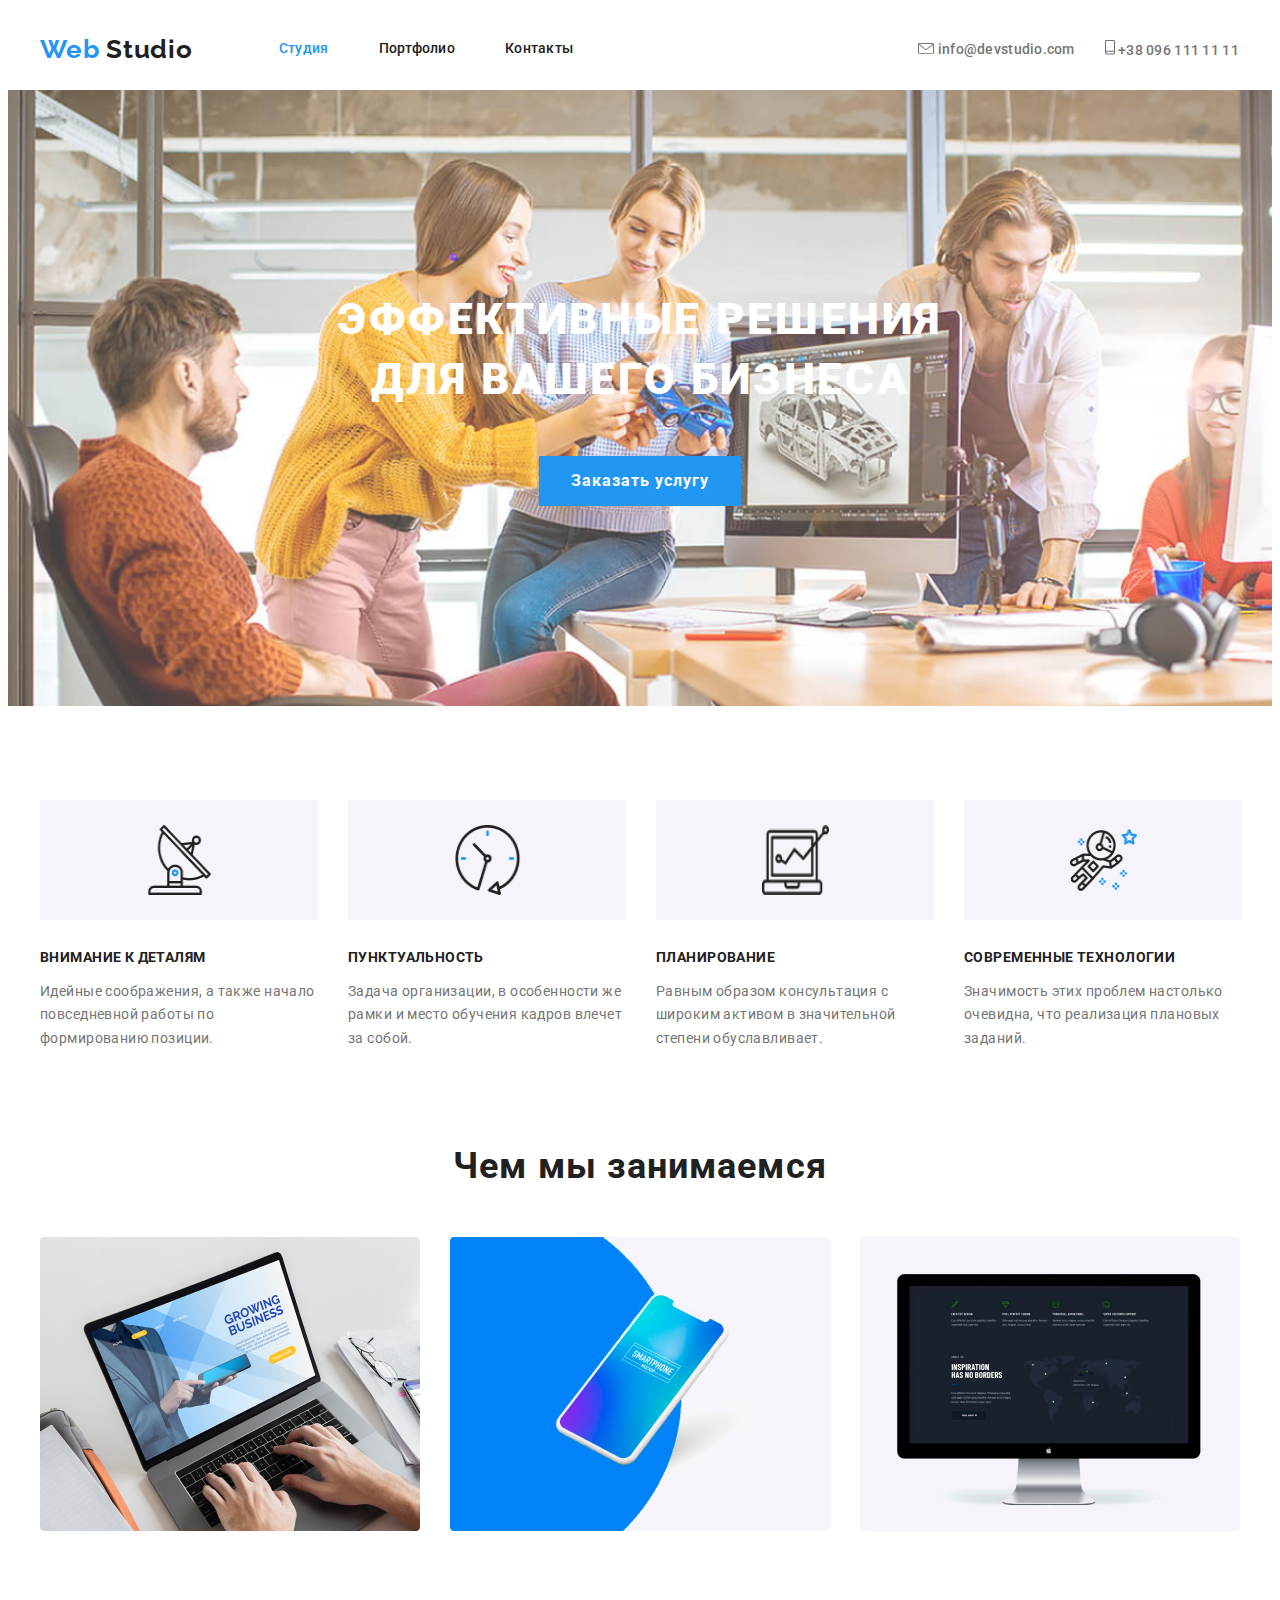
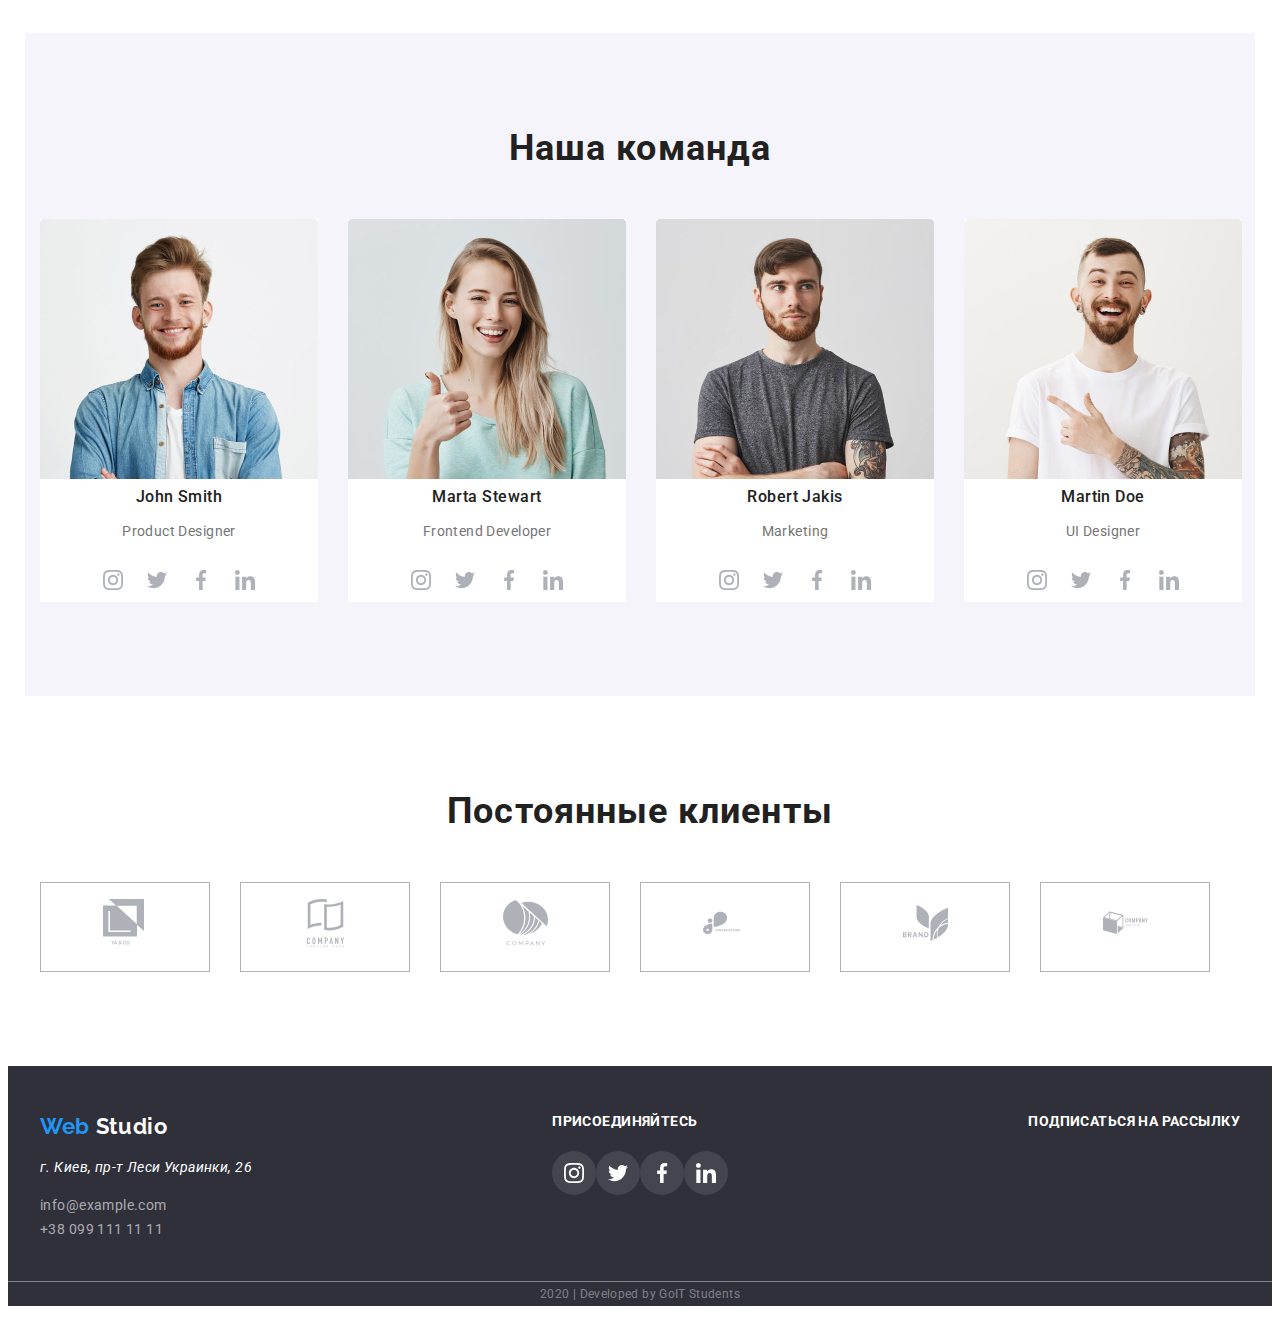
==== index.html @ 0c6d3718 "Add files via upload" ====
<!DOCTYPE html>
<html lang="ru">
  <head>
    <meta charset="UTF-8" />
    <meta name="viewport" content="width=p, initial-scale=1.0" />
    <title>goit-markup-hw</title>
    <link
      href="https://fonts.googleapis.com/css2?family=Raleway:wght@700&family=Roboto:wght@400;500;700&display=swap"
      rel="stylesheet"
    />
    <link rel="stylesheet" href="./css/common.css" />
    <link rel="stylesheet" href="./css/styles.css" />
  </head>
  <body>
    <!--Шапка-->
    <header class="header">
      <div class="contener header-flex">
         <a href="./index.html" class="header-logo"><span class="logo"> Web </span> Studio</a>
         <nav class="header-nav">
            <ul class="header-list">
              <li class="haeder-item"><a href="./index.html" class="haeder-link active">Студия</a></li>
              <li class="haeder-item"><a href="./Portfolio.html" class="haeder-link">Портфолио</a></li>
              <li class="haeder-item"><a href="" class="haeder-link">Контакты</a></li>
            </ul>
            <address>
               <ul class="header-address">
                 <li class="haeder-info">
                  <a href="" class="hinfo-link">
                  <img src="./images/envelope.svg" alt="Конверт" />
                   info@devstudio.com</a>
                 </li>
                 <li class="haeder-info">
                    <a href="" class="hinfo-link">
                    <img src="./images/smartphone.svg" alt="Смартфон" />
                     +38 096 111 11 11
                    </a>
                  </li>
               </ul>
             </address>     
         </nav>
      </div>
    </header>
    <main>
      <!--Герой-->
      <section class="hero">
        <h1 class="hero-haed">
          эффективные решения <br />
          для вашего бизнеса
        </h1>
        <a href="" class="hero-link">Заказать услугу</a>
      </section>
      <!--О нас-->
      <section class="about">
        <div class="contener padding bgTeam">
        <ul class="about-list">
          <li class="about-item">
            <div class="about-link">
              <img
                src="./images/antenna1.png"
                alt="Внимание к деталям"
                width="67"
                height="70"
              />
            </div>
            <h3>Внимание к деталям</h3>
            <p>
              Идейные соображения, а также начало повседневной работы по
              формированию позиции.
            </p>
          </li>
          <li class="about-item">
            <div class="about-link">
              <img
                src="./images/clock.png"
                alt="Пунктуальность"
                width="67"
                height="70"
              />
            </div>
            <h3>Пунктуальность</h3>
            <p>
              Задача организации, в особенности же рамки и место обучения кадров
              влечет за собой.
            </p>
          </li>
          <li class="about-item">
            <div class="about-link">
              <img
                src="./images/comp.png"
                alt="Планирование"
                width="67"
                height="70"
              />
            </div>
            <h3>Планирование</h3>
            <p>
              Равным образом консультация с широким активом в значительной
              степени обуславливает.
            </p>
          </li>
          <li class="about-item">
            <div class="about-link">
              <img
                src="./images/astronaut.png"
                alt="Современные технологии"
                width="67"
                height="70"
              />
            </div>
            <h3>Современные технологии</h3>
            <p>
              Значимость этих проблем настолько очевидна, что реализация
              плановых заданий.
            </p>
          </li>
        </ul>
        <h2>Чем мы занимаемся</h2>
        <ul class="about-lsdo">
          <li class="about-do">
            <img
              src="./images/img.jpg"
              alt="Десктопные приложения"
              width="380"
              height="294"
            />
            <h3>Десктопные приложения</h3>
          </li>
          <li class="about-do">
            <img
              src="./images/box.jpg"
              alt="Мобильные приложения"
              width="380"
              height="294"
            />
            <h3>Мобильные приложения</h3>
          </li>
          <li class="about-do">
            <img
              src="./images/comp.jpg"
              alt="Дизайнерские решения"
              width="380"
              height="294"
            />
            <h3>Дизайнерские решения</h3>
          </li>
        </ul>
      </div>
      </section>
      <!--Команда-->
      <section class="team">
        <div class="contener padding bgteam">
           <h2>Наша команда</h2>
           <ul class="team-list">
          <li class="team-item">
            <img
              src="./images/stuff/john.jpg"
              alt="Джон Смит"
              width="278"
              height="260"
            />
            <h3>John Smith</h3>
            <p>Product Designer</p>
            <ul class="tmlink-list">
              <li class="tmlink-item">
                <a href="" aria-label="ссылка на Инстаграм" class="tmlink-link"
                  ><img
                    src="./images/logo/instagram.svg"
                    alt=""
                    width="20"
                    height="20"
                /></a>
              </li>
              <li class="tmlink-item">
                <a href="" aria-label="ссылка на Твиттер" class="tmlink-link"
                  ><img
                    src="./images/logo/twitter.svg"
                    alt=""
                    width="20"
                    height="20"
                /></a>
              </li>
              <li class="tmlink-item">
                <a href="" aria-label="ссылка на Фейсбук" class="tmlink-link">
                  <img
                    src="./images/logo/facebook.svg"
                    alt=" "
                    width="20"
                    height="20"
                  />
                </a>
              </li>
              <li class="tmlink-item">
                <a href="" aria-label="ссылка на линкИн" class="tmlink-link"
                  ><img
                    src="./images/logo/linkedin.svg"
                    alt=""
                    width="20"
                    height="20"
                /></a>
              </li>
            </ul>
          </li>
          <li class="team-item">
            <img
              src="./images/stuff/marta.jpg"
              alt="Марта Стеварт"
              width="278"
              height="260"
            />
            <h3>Marta Stewart</h3>
            <p>Frontend Developer</p>
            <ul class="tmlink-list">
              <li class="tmlink-item">
                <a href="" aria-label="ссылка на Инстаграм" class="tmlink-link"
                  ><img
                    src="./images/logo/instagram.svg"
                    alt=""
                    width="20"
                    height="20"
                /></a>
              </li>
              <li class="tmlink-item">
                <a href="" aria-label="ссылка на Твиттер" class="tmlink-link"
                  ><img
                    src="./images/logo/twitter.svg"
                    alt=""
                    width="20"
                    height="20"
                /></a>
              </li>
              <li class="tmlink-item">
                <a href="" aria-label="ссылка на Фейсбук" class="tmlink-link">
                  <img
                    src="./images/logo/facebook.svg"
                    alt=" "
                    width="20"
                    height="20"
                  />
                </a>
              </li>
              <li class="tmlink-item">
                <a href="" aria-label="ссылка на линкИн" class="tmlink-link"
                  ><img
                    src="./images/logo/linkedin.svg"
                    alt=""
                    width="20"
                    height="20"
                /></a>
              </li>
            </ul>
          </li>
          <li class="team-item">
            <img
              src="./images/stuff/robert.jpg"
              alt="Роберт Джекин"
              width="278"
              height="260"
            />
            <h3>Robert Jakis</h3>
            <p>Marketing</p>
            <ul class="tmlink-list">
              <li class="tmlink-item">
                <a href="" aria-label="ссылка на Инстаграм" class="tmlink-link"
                  ><img
                    src="./images/logo/instagram.svg"
                    alt=""
                    width="20"
                    height="20"
                /></a>
              </li>
              <li class="tmlink-item">
                <a href="" aria-label="ссылка на Твиттер" class="tmlink-link"
                  ><img
                    src="./images/logo/twitter.svg"
                    alt=""
                    width="20"
                    height="20"
                /></a>
              </li>
              <li class="tmlink-item">
                <a href="" aria-label="ссылка на Фейсбук" class="tmlink-link">
                  <img
                    src="./images/logo/facebook.svg"
                    alt=" "
                    width="20"
                    height="20"
                  />
                </a>
              </li>
              <li class="tmlink-item">
                <a href="" aria-label="ссылка на линкИн" class="tmlink-link"
                  ><img
                    src="./images/logo/linkedin.svg"
                    alt=""
                    width="20"
                    height="20"
                /></a>
              </li>
            </ul>
          </li>
          <li class="team-item">
            <img
              src="./images/stuff/martin.jpg"
              alt="Мартин Дое"
              width="278"
              height="260"
            />
            <h3>Martin Doe</h3>
            <p>UI Designer</p>
            <ul class="tmlink-list">
              <li class="tmlink-item">
                <a href="" aria-label="ссылка на Инстаграм" class="tmlink-link"
                  ><img
                    src="./images/logo/instagram.svg"
                    alt=""
                    width="20"
                    height="20"
                /></a>
              </li>
              <li class="tmlink-item">
                <a href="" aria-label="ссылка на Твиттер" class="tmlink-link"
                  ><img
                    src="./images/logo/twitter.svg"
                    alt=""
                    width="20"
                    height="20"
                /></a>
              </li>
              <li class="tmlink-item">
                <a href="" aria-label="ссылка на Фейсбук" class="tmlink-link">
                  <img
                    src="./images/logo/facebook.svg"
                    alt=" "
                    width="20"
                    height="20"
                  />
                </a>
              </li>
              <li class="tmlink-item">
                <a href="" aria-label="ссылка на линкИн" class="tmlink-link"
                  ><img
                    src="./images/logo/linkedin.svg"
                    alt=""
                    width="20"
                    height="20"
                /></a>
              </li>
            </ul>
          </li>
           </ul>
        </div>
      </section>
      <!--Клиенты-->
      <section class="client">
        <div class="contener padding">
        <h2>Постоянные клиенты</h2>
        <ul class="client-list">
          <li class="client-link">
            <a href=""
              ><img
                src="./images/logo/ya&co.svg"
                alt="логотип 1"
                width="45"
                height="48"
            /></a>
          </li>
          <li class="client-link">
            <a href=""
              ><img
                src="./images/logo/tagline-here.svg"
                alt="логотип 2"
                width="45"
                height="48"
            /></a>
          </li>
          <li class="client-link">
            <a href=""
              ><img
                src="./images/logo/company.svg"
                alt="логотип 3"
                width="45"
                height="48"
            /></a>
          </li>
          <li class="client-link">
            <a href=""
              ><img
                src="./images/logo/foster-peters.svg"
                alt="логотип 4"
                width="45"
                height="48"
            /></a>
          </li>
          <li class="client-link">
            <a href=""
              ><img
                src="./images/logo/brand.svg"
                alt="логотип 5"
                width="45"
                height="48"
            /></a>
          </li>
          <li class="client-link">
            <a href=""
              ><img
                src="./images/logo/tag-line.svg"
                alt="логотип 6"
                width="45"
                height="48"
            /></a>
          </li>
        </ul>
      </section>
    </main>
    <!--Подвал-->
    <footer class="footer">
      <div class="contener footer-padding footer-flex">
      <section>
        <h2 class="Picture-visibl"> наши координаты</h2>
        <a href="" class="footer-logo"
          ><span class="logo"> Web </span> Studio</a
        >
        <address>
          <p>г. Киев, пр-т Леси Украинки, 26</p>
          <ul>
            <li><a href="" class="footer-info">info@example.com</a></li>
            <li>
              <a href="tel:+380961111111" class="footer-info"
                >+38 099 111 11 11</a
              >
            </li>
          </ul>
        </address>
      </section>
      <section >
        <h2 class="footer-h flink">присоединяйтесь</h2>
        <ul class="flink-list">
          <li class="flink-item">
            <a href="" aria-label="ссылка на Инстаграм" class="flink-link"
              ><img
                src="./images/logo/instagramfooter.svg"
                alt=""
                width="20"
                height="20"
            /></a>
          </li>
          <li class="footer-link">
            <a href="" aria-label="ссылка на Твиттер" class="flink-link"
              ><img
                src="./images/logo/twitterfooter.svg"
                alt=""
                width="20"
                height="20"
            /></a>
          </li>
          <li class="footer-link">
            <a href="" aria-label="ссылка на Фейсбук" class="flink-link"
              ><img
                src="./images/logo/facebookfooter.svg"
                alt=""
                width="20"
                height="20"
            /></a>
          </li>
          <li class="footer-link">
            <a href="" aria-label="ссылка на линкИн" class="flink-link"
              ><img
                src="./images/logo/linkedinfooter.svg"
                alt=""
                width="20"
                height="20"
            /></a>
          </li>
        </ul>
      </section>

      <section>
        <h2 class="footer-h">подписаться на рассылку</h2>
      </section>
    </div>
      <p class="footer-copy">2020 | Developed by GoIT Students</p>
     
    </footer>
  </body>
</html>
---- css/styles.css ----
:root {
  --primary-color: #212121;
  --text-color: #757575;
  --secondery-color: #2196f3;
  --white-color: #ffffff;
  --footer-background-color: #2f303a;
  --background-color: #f5f4fa;
  --border-color: #afb1b8;
}

html {
  box-sizing: border-box;
}

*,
*::before,
*::after {
  box-sizing: inherit;
}

body {
  font-family: Roboto, sans-serif;
  font-style: normal;
  font-size: 14px;
  line-height: 1.71;
  letter-spacing: 0.03em;

  color: var(--text-color);
  background-color: var(--white-color);
}

h1,
h2,
h3,
h4,
h5,
h6 {
  margin: 0;
  padding: 0;
  color: var(--primary-color);
}

a {
  text-decoration: none;
}

ul {
  margin: 0;
  padding: 0;
  list-style: none;
}

.contener{
  width: 1230px;
  
  padding-right: 15px;
  padding-left: 15px;
  margin-left: auto;
  margin-right: auto;
 
  
}

/*header*/
.header {
  color: var(--primary-color);
}
.header-logo {
  margin-right: 86px;
  
  font-family: Raleway;
  font-style: normal;
  font-weight: 700;
  font-size: 26px;
  line-height: 1.19;
  letter-spacing: 0.03em;

  color: var(--primary-color);
}
.header .logo {
  color: var(--secondery-color);
}

.header-flex{
  display: flex;
  align-items: center;
}

.header-nav{
  width: 960px;
  display: flex;
  justify-content: space-between;
  align-items: center;
}

.header-list{
  display: flex;
  align-items: center;
}

.header-address{
  margin-left: auto;
  display: flex;
  align-items: center;
  
}


.haeder-item {
  margin-right: 50px;
  
}

.haeder-link{
  display: inline-block;

  padding-top: 32px;
  padding-bottom: 32px;
 
  font-family: Roboto;
  font-style: normal;
  font-weight: 500;
  font-size: 14px;
  line-height: 1.14;
  letter-spacing: 0.02em;

  color: var(--primary-color);
}

.haeder-link:hover,
.haeder-link:focus {
  color: var(--secondery-color);
}

.haeder-item:last-child{
  margin-right: 0;
}



.haeder-info {
margin-right: 30px;

}

.hinfo-link{
display: inline-block;

padding-top: 32px;
padding-bottom: 32px;
  

font-family: Roboto;
font-style: normal;
font-weight: 500;
font-size: 14px;
line-height: 16px;
letter-spacing: 0.02em;

color: var(--text-color);

}

.hinfo-link:hover,
.hinfo-link:focus {
  color: var(--secondery-color);
}
 
.haeder-info:last-child{
  margin-right: 0;
}


.active {
  color: var(--secondery-color);
  
}

/*footer*/
.footer {
  color: var(--white-color);
  background-color: var(--footer-background-color);
}

.footer-padding{
  padding-top: 48px;
}

.footer-flex{
  padding-bottom: 28px;
  display: flex;
  justify-content: space-between;
 
}

.flink{
  margin-bottom: 21px;
}

.flink-list{
  display: flex;
  
}

.footer-link{
  display: flex;
  justify-content: center;
  align-items: center;
}
.footer-h {
  font-weight: 700;
  font-size: 14px;
  line-height: 1.14;
  letter-spacing: 0.03em;
  text-transform: uppercase;

  color: var(--white-color);
}

.footer-logo {
  font-family: Raleway;
  font-style: normal;
  font-weight: 700;
  font-size: 22px;
  line-height: 1.18;
  letter-spacing: 0.03em;

  color:var(--white-color);
}

.footer .logo {
  color: var(--secondery-color);
}

.footer-addres {
  font-weight: normal;
  font-size: 14px;
  line-height: 1.71;
  letter-spacing: 0.03em;
}

.footer-info {
  padding: 0;
  margin: 0;

  font-style: normal;
  font-weight: normal;
  font-size: 14px;
  line-height: 1.71;
  letter-spacing: 0.03em;

  color: rgba(255, 255, 255, 0.6);
}

.flink-link {
  display: flex;
  justify-content: center;
  align-items: center;

  width: 44px;
  height: 44px;

  background-color: rgba(255, 255, 255, 0.1);
  border-radius: 50%;
}

.flink-link:hover,
.flink-link:focus {
  background-color: var(--secondery-color);
}

.footer-copy {
  font-weight: normal;
  font-size: 12px;
  line-height: 2;
  text-align: center;
  letter-spacing: 0.03em;

  border-top: 1px solid rgba(255, 255, 255, 0.4);
  color: rgba(255, 255, 255, 0.4);
}

/*Hero*/
.hero {
  text-align: center;

  background: url(../images/header.png) no-repeat ;
  background-size: cover;
}
.hero-haed {
  margin-bottom: 46px;
  padding-top: 200px;

  font-weight: 900;
  font-size: 44px;
  line-height: 1.36;
  text-align: center;
  text-transform: uppercase;
  letter-spacing: 0.06em;

  color: var(--white-color);
  
}

.hero-link {
  padding-top: 10px;
  padding-right: 32px;
  padding-bottom: 10px;
  padding-left: 32px;
  margin-bottom: 200px;
  
  display: inline-block;

  font-weight: bold;
  font-size: 16px;
  line-height: 1.87;
  text-align: center;
  letter-spacing: 0.06em;
  text-align: center;

  color: var(--white-color);
  background-color: var(--secondery-color);
}
/*About*/
.padding{
 padding-top:  94px;
 padding-bottom: 94px;
}

.about-list{
  display: flex;
  justify-content: start;
  
}


.about-item {
  width: 278px;
  height: 251px;
  margin-right: 30px;
  margin-bottom: 94px;
  

}

.about h2{
  margin-bottom: 50px;
}

.about-item h3 {
 font-weight: bold;
 font-size: 14px;
 line-height: 1.14;
 letter-spacing: 0.03em;
 text-transform: uppercase;
}

.about-link {
  width: 278px;
  height: 120px;
  margin-bottom: 30px;
  padding-top: 25px;
  padding-bottom: 25px;

  text-align: center;

  background-color: var(--background-color);
}

.about-item h3{
  margin-bottom: 10px;
}

.about-link:hover{
  background-color: var(--secondery-color);
}

.about h2 {
  font-weight: 700;
  font-size: 36px;
  line-height: 1.17;
  text-align: center;
  letter-spacing: 0.03em;

}

.about-do h3 {
  width: 380px;
  height: 70px;
  
  display: none;
  padding-top: 27px;
  padding-right: 87px;
  padding-bottom: 27px;
  padding-left: 87px;
  margin-top:  -90px;
 



  font-weight: bold;
  font-size: 14px;
  line-height: 1.14;
  text-align: center;
  text-transform: uppercase;
  letter-spacing: 0.03em;
  

  color: var(--white-color);
  background: rgba(47, 48, 58, 0.8);

}

.about-lsdo{
  display: flex;
  align-items: center;
}

.about-do{
  margin-right: 30px;
}

/*Team*/
.bgteam{
  background-color: var(--background-color);
}
.team h2 {
  margin-bottom: 50px;

  font-weight: 700;
  font-size: 36px;
  line-height: 1.17;
  text-align: center;
  letter-spacing: 0.03em;
  
}

.team-list{
  display: flex;
  align-items: center;
}
.team-item {
  width: 278px;
  margin-right: 30px;

  text-align: center;
    
  background-color: var(--white-color);
}

.team-item h3 {
  font-weight: 500;
  font-size: 16px;
  line-height: 1.19;
  text-align: center;
  letter-spacing: 0.03em;
}

.team-item h4 {
  font-weight: normal;
  font-size: 16px;
  line-height: 1.19px;
  text-align: center;
  letter-spacing: 0.03em;

  color: var(--text-color);
}

.tmlink-list{
  display: flex;
  justify-content: center;
}

.tmlink-list{
  display: flex;
  justify-content: center;
  align-items: center;
}

.tmlink-link{
  display: flex;
  justify-content: center;
  align-items: center;

  width: 44px;
  height: 44px;

  border-radius: 50%;
  
}

.tmlink-link:hover,
.tmlink-link:focus{
  background-color: var(--secondery-color);
}

/*Client*/
.client h2 {
  margin-bottom: 50px;

  font-weight: 700;
  font-size: 36px;
  line-height: 1.17;
  text-align: center;
  letter-spacing: 0.03em;
}

.client-list{
  display: flex;
  align-items: center;
}
.client-link {
  width: 175px;
  height: 90px;
  margin-right: 30px;

  display: flex;
  justify-content: center;
  align-items: center;

  border: 1px solid var(--border-color);
}

.client-link:hover,
.client-link:focus {
  border: 1px solid var(--secondery-color);
}

/*Button*/
.btnpadding{
  padding-top: 93px;
}
.button-list{
  padding-bottom: 50px;

  display: flex;
  justify-content: center;
}

.button-link {
margin-right: 8px; 

font-family: Roboto;
font-style: normal;
font-weight: 500;
font-size: 18px;
line-height: 1.62;
text-align: center;
letter-spacing: 0.03em;

  color: var(--primary-color);
}

.button-link:hover,
.button-link:focus {
  color: var(--white-color);
  background-color: var(--secondery-color);
}

/*Picture*/
.Picture-visibl{
  display: none;
}

.picture-list{
  display: inline-block;
  display: flex;
  flex-wrap: wrap;
  align-items: center;
  padding-bottom: 94px;
  margin: -15px;
}

.picture-item {
  
  width= 380px;
  margin: 15px;

}



.item-h3 {
 margin-top: 20px;
 margin-bottom: 4px;
 margin-left: 24px;

font-family: Roboto;
font-style: normal;
font-weight: 700;
font-size: 18px;
line-height: 2;
letter-spacing: 0.06em;

  color: var(--primary-color);
}

.picture-p {
  margin-top: 0;
  margin-bottom: 20px;
  margin-left: 24px;

  font-family: Roboto;
  font-style: normal;
  font-weight: normal;
  font-size: 16px;
  line-height: 1.87;
  letter-spacing: 0.03em;

  color: var(--text-color);
}

.picture-fon {
  width: 380px;
  height: 294px;
  display: none;

  font-weight: 500;
  font-size: 18px;
  line-height: 1,55;
  color: var(--white-color);
  background-color: var(--secondery-color);

}
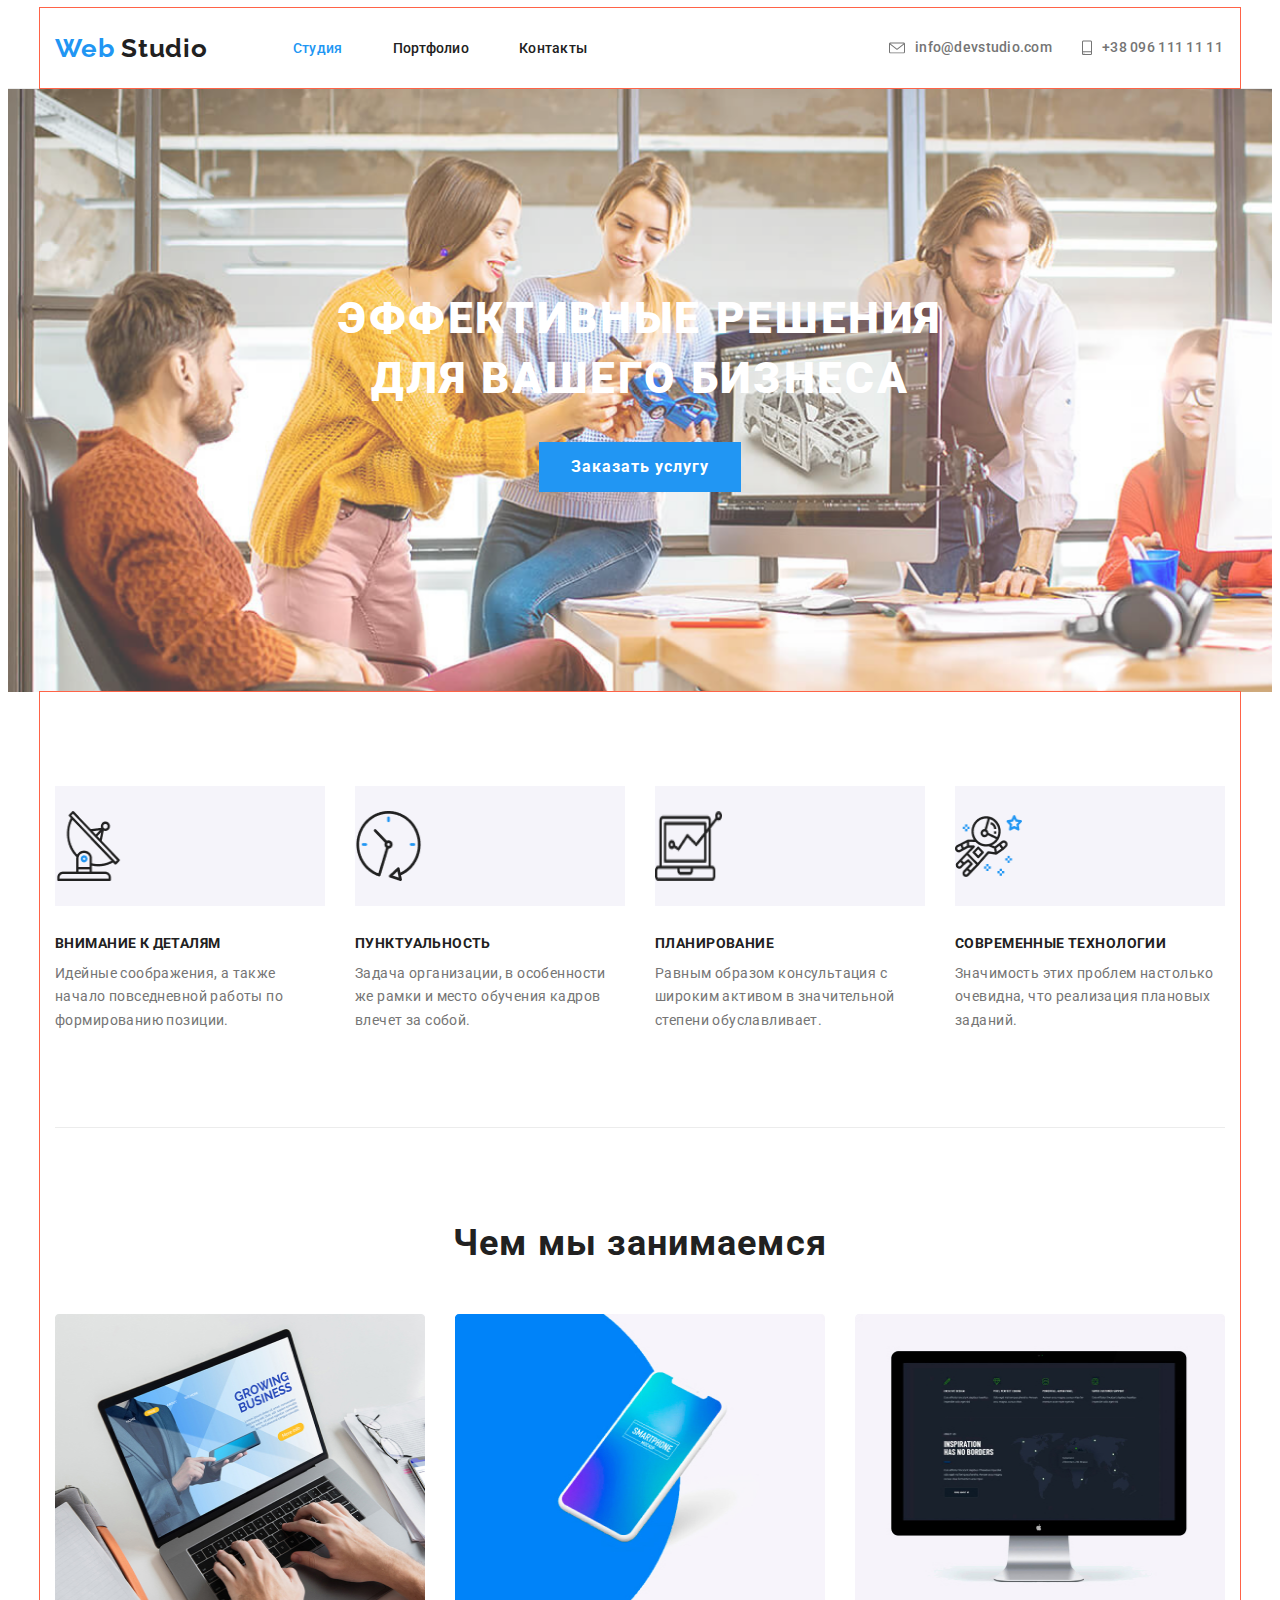
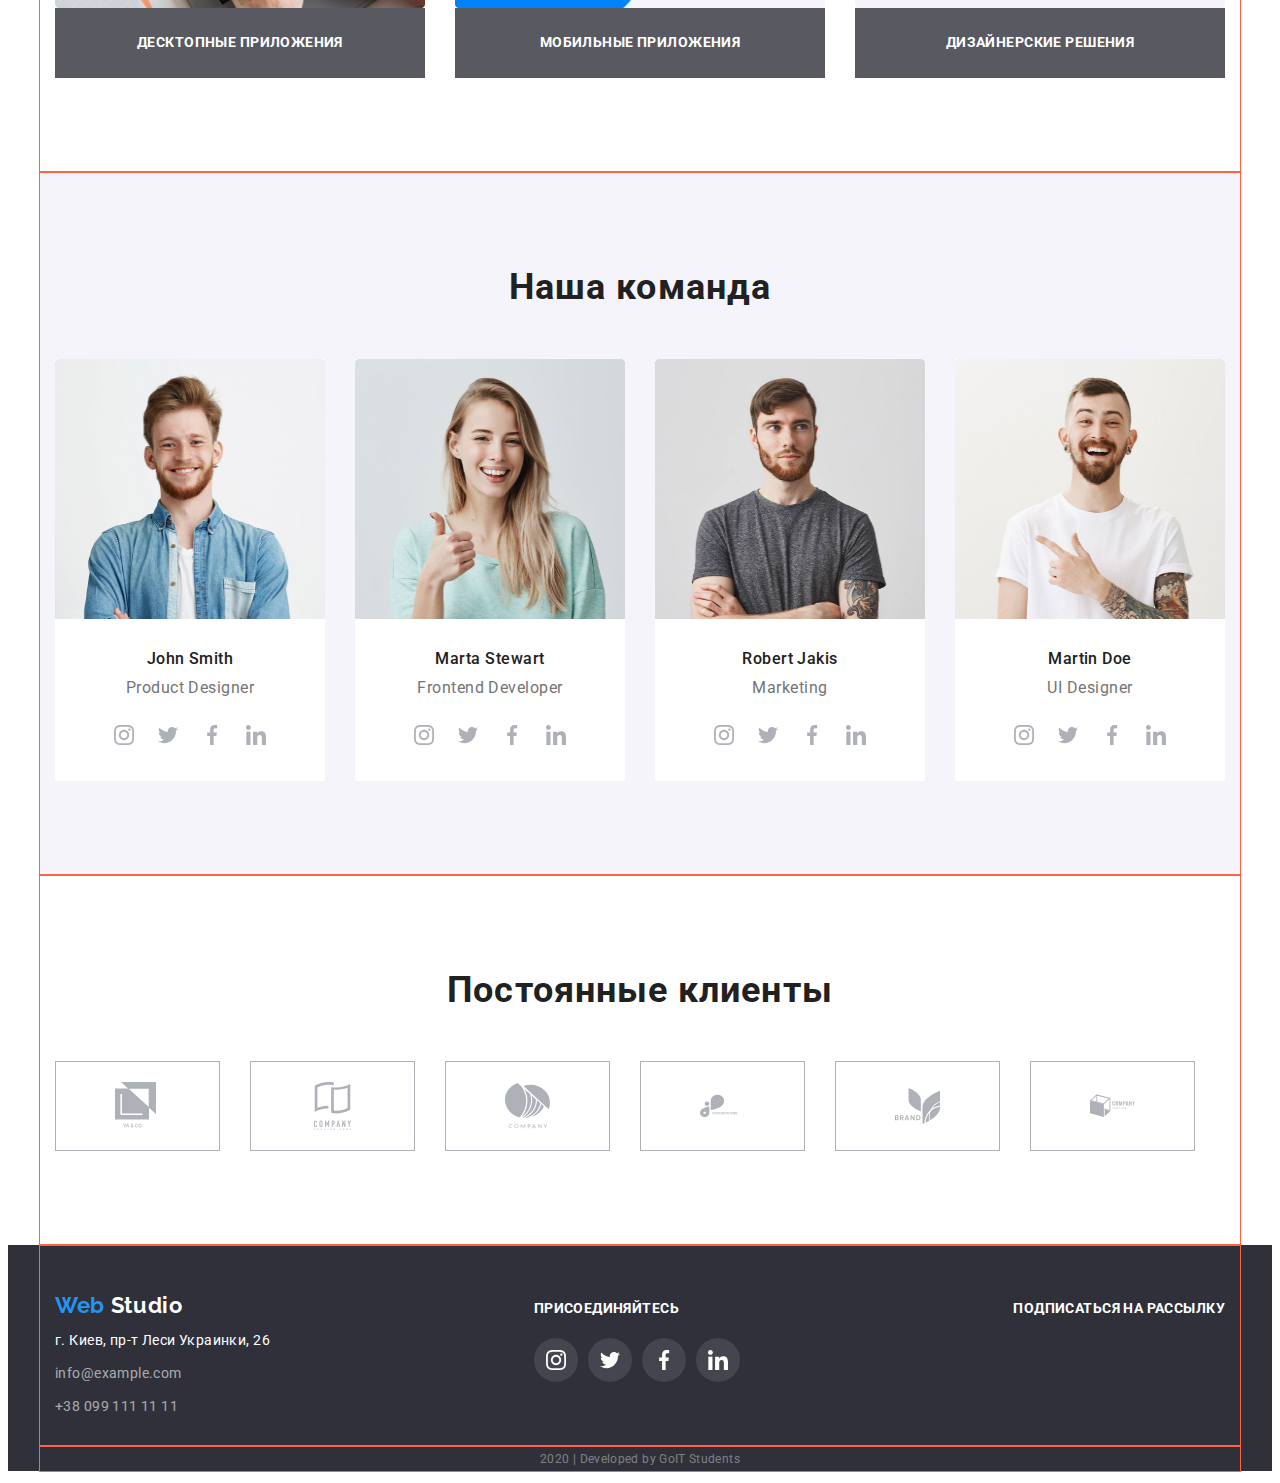
==== commit 40188723: "Add files via upload" ====
--- a/index.html
+++ b/index.html
@@ -22,18 +22,17 @@
               <li class="haeder-item"><a href="./Portfolio.html" class="haeder-link">Портфолио</a></li>
               <li class="haeder-item"><a href="" class="haeder-link">Контакты</a></li>
             </ul>
-            <address>
+            <address class="haedernav-address">
                <ul class="header-address">
                  <li class="haeder-info">
                   <a href="" class="hinfo-link">
-                  <img src="./images/envelope.svg" alt="Конверт" />
-                   info@devstudio.com</a>
+                  <img src="./images/envelope.svg" alt="Конверт" class="hlink-img"/>
+                   <span >info@devstudio.com</span> </a>
                  </li>
                  <li class="haeder-info">
                     <a href="" class="hinfo-link">
-                    <img src="./images/smartphone.svg" alt="Смартфон" />
-                     +38 096 111 11 11
-                    </a>
+                    <img src="./images/smartphone.svg" alt="Смартфон"  class="hlink-img"/>
+                     <span>+38 096 111 11 11</span></a>
                   </li>
                </ul>
              </address>     
@@ -51,7 +50,7 @@
       </section>
       <!--О нас-->
       <section class="about">
-        <div class="contener padding bgTeam">
+        <div class="contener padding">
         <ul class="about-list">
           <li class="about-item">
             <div class="about-link">
@@ -114,13 +113,15 @@
             </p>
           </li>
         </ul>
+      
+      
         <h2>Чем мы занимаемся</h2>
         <ul class="about-lsdo">
           <li class="about-do">
             <img
               src="./images/img.jpg"
               alt="Десктопные приложения"
-              width="380"
+              width="370"
               height="294"
             />
             <h3>Десктопные приложения</h3>
@@ -129,7 +130,7 @@
             <img
               src="./images/box.jpg"
               alt="Мобильные приложения"
-              width="380"
+              width="370"
               height="294"
             />
             <h3>Мобильные приложения</h3>
@@ -138,7 +139,7 @@
             <img
               src="./images/comp.jpg"
               alt="Дизайнерские решения"
-              width="380"
+              width="370"
               height="294"
             />
             <h3>Дизайнерские решения</h3>
@@ -155,8 +156,9 @@
             <img
               src="./images/stuff/john.jpg"
               alt="Джон Смит"
-              width="278"
+              width="270"
               height="260"
+              class="tmitem-img"
             />
             <h3>John Smith</h3>
             <p>Product Designer</p>
@@ -204,8 +206,9 @@
             <img
               src="./images/stuff/marta.jpg"
               alt="Марта Стеварт"
-              width="278"
+              width="270"
               height="260"
+              class="tmitem-img"
             />
             <h3>Marta Stewart</h3>
             <p>Frontend Developer</p>
@@ -253,8 +256,9 @@
             <img
               src="./images/stuff/robert.jpg"
               alt="Роберт Джекин"
-              width="278"
+              width="270"
               height="260"
+              class="tmitem-img"
             />
             <h3>Robert Jakis</h3>
             <p>Marketing</p>
@@ -302,8 +306,9 @@
             <img
               src="./images/stuff/martin.jpg"
               alt="Мартин Дое"
-              width="278"
+              width="270"
               height="260"
+              class="tmitem-img" 
             />
             <h3>Martin Doe</h3>
             <p>UI Designer</p>
@@ -421,10 +426,10 @@
           ><span class="logo"> Web </span> Studio</a
         >
         <address>
-          <p>г. Киев, пр-т Леси Украинки, 26</p>
+          <p class="footer-addres">г. Киев, пр-т Леси Украинки, 26</p>
           <ul>
-            <li><a href="" class="footer-info">info@example.com</a></li>
-            <li>
+            <li class="faddress-item"><a href="" class="footer-info">info@example.com</a></li>
+            <li class="faddress-item">
               <a href="tel:+380961111111" class="footer-info"
                 >+38 099 111 11 11</a
               >
@@ -435,7 +440,7 @@
       <section >
         <h2 class="footer-h flink">присоединяйтесь</h2>
         <ul class="flink-list">
-          <li class="flink-item">
+          <li class="footer-link">
             <a href="" aria-label="ссылка на Инстаграм" class="flink-link"
               ><img
                 src="./images/logo/instagramfooter.svg"
@@ -477,8 +482,12 @@
       <section>
         <h2 class="footer-h">подписаться на рассылку</h2>
       </section>
-    </div>
-      <p class="footer-copy">2020 | Developed by GoIT Students</p>
+    
+
+      </div>
+      <div class="contener">
+       <p class="footer-copy">2020 | Developed by GoIT Students</p>
+      </div>
      
     </footer>
   </body>
--- a/css/styles.css
+++ b/css/styles.css
@@ -6,6 +6,8 @@
   --footer-background-color: #2f303a;
   --background-color: #f5f4fa;
   --border-color: #afb1b8;
+  --about-color: #ECECEC;
+  --picture-color:#EEEEEE;
 }
 
 html {
@@ -51,22 +53,37 @@
 }
 
 .contener{
-  width: 1230px;
+  width: 1200px;
   
   padding-right: 15px;
   padding-left: 15px;
   margin-left: auto;
   margin-right: auto;
- 
-  
+  outline: 1px solid tomato;
+  
+}
+
+img {
+  display: block;
+  margin: 0;
+  padding: 0;
+}
+
+a {
+  display:block;
+  margin: 0;
+  padding: 0;
 }
 
 /*header*/
 .header {
+ 
   color: var(--primary-color);
-}
+  border-bottom: 1px solid var(--about-color);
+}
+
 .header-logo {
-  margin-right: 86px;
+  margin-right: 85px;
   
   font-family: Raleway;
   font-style: normal;
@@ -87,10 +104,9 @@
 }
 
 .header-nav{
-  width: 960px;
-  display: flex;
-  justify-content: space-between;
-  align-items: center;
+  width: 930px;
+  display: flex;
+  
 }
 
 .header-list{
@@ -98,8 +114,11 @@
   align-items: center;
 }
 
+.haedernav-address{
+  margin-left: auto;
+}
+
 .header-address{
-  margin-left: auto;
   display: flex;
   align-items: center;
   
@@ -121,7 +140,7 @@
   font-style: normal;
   font-weight: 500;
   font-size: 14px;
-  line-height: 1.14;
+  line-height: 16px;
   letter-spacing: 0.02em;
 
   color: var(--primary-color);
@@ -140,11 +159,18 @@
 
 .haeder-info {
 margin-right: 30px;
-
+display: flex;
+justify-content: center;
+align-items: center;
+
+}
+
+.hlink-img{
+  margin-right: 10px;
 }
 
 .hinfo-link{
-display: inline-block;
+display: flex;
 
 padding-top: 32px;
 padding-bottom: 32px;
@@ -154,7 +180,7 @@
 font-style: normal;
 font-weight: 500;
 font-size: 14px;
-line-height: 16px;
+line-height: 1.14;
 letter-spacing: 0.02em;
 
 color: var(--text-color);
@@ -184,29 +210,27 @@
 
 .footer-padding{
   padding-top: 48px;
+  padding-bottom: 28px;
+  
 }
 
 .footer-flex{
-  padding-bottom: 28px;
+ 
   display: flex;
   justify-content: space-between;
- 
-}
+  align-items: baseline;
+ 
+}
+
 
 .flink{
   margin-bottom: 21px;
 }
 
-.flink-list{
-  display: flex;
-  
-}
-
-.footer-link{
-  display: flex;
-  justify-content: center;
-  align-items: center;
-}
+
+
+
+
 .footer-h {
   font-weight: 700;
   font-size: 14px;
@@ -218,6 +242,9 @@
 }
 
 .footer-logo {
+  margin-bottom: 10px;
+  display: inline-block;
+
   font-family: Raleway;
   font-style: normal;
   font-weight: 700;
@@ -228,34 +255,58 @@
   color:var(--white-color);
 }
 
-.footer .logo {
+.logo {
   color: var(--secondery-color);
 }
 
 .footer-addres {
-  font-weight: normal;
-  font-size: 14px;
-  line-height: 1.71;
-  letter-spacing: 0.03em;
-}
-
-.footer-info {
-  padding: 0;
-  margin: 0;
-
+  margin-top: 0;
+  margin-bottom: 9px;
+
+  font-family: Roboto;
   font-style: normal;
   font-weight: normal;
   font-size: 14px;
   line-height: 1.71;
   letter-spacing: 0.03em;
 
+}
+
+.faddress-item{
+  margin-bottom: 9px;
+}
+
+.faddress-item:last-child{
+  margin-bottom: 0;
+}
+
+.footer-info {
+  padding: 0;
+  margin: 0;
+
+  font-style: normal;
+  font-weight: normal;
+  font-size: 14px;
+  line-height: 1.71;
+  letter-spacing: 0.03em;
+
   color: rgba(255, 255, 255, 0.6);
 }
 
+.footer-link{
+ 
+  margin-right: 10px;
+}
+
+.flink-list{
+  display: flex;
+}
+
 .flink-link {
   display: flex;
   justify-content: center;
   align-items: center;
+  
 
   width: 44px;
   height: 44px;
@@ -270,6 +321,7 @@
 }
 
 .footer-copy {
+  margin-top: 0;
   font-weight: normal;
   font-size: 12px;
   line-height: 2;
@@ -282,14 +334,18 @@
 
 /*Hero*/
 .hero {
+  padding-top: 200px; 
   text-align: center;
 
   background: url(../images/header.png) no-repeat ;
   background-size: cover;
-}
+
+  
+}
+
 .hero-haed {
-  margin-bottom: 46px;
-  padding-top: 200px;
+  margin-bottom: 33px;
+  
 
   font-weight: 900;
   font-size: 44px;
@@ -314,7 +370,7 @@
   font-weight: bold;
   font-size: 16px;
   line-height: 1.87;
-  text-align: center;
+
   letter-spacing: 0.06em;
   text-align: center;
 
@@ -330,20 +386,23 @@
 .about-list{
   display: flex;
   justify-content: start;
-  
+  padding-bottom: 94px;
+  
+  border-bottom: 1px solid var(--about-color);
 }
 
 
 .about-item {
-  width: 278px;
-  height: 251px;
+  width: 270px;
+  
   margin-right: 30px;
-  margin-bottom: 94px;
+  
   
 
 }
 
 .about h2{
+  padding-top: 94px;
   margin-bottom: 50px;
 }
 
@@ -353,10 +412,12 @@
  line-height: 1.14;
  letter-spacing: 0.03em;
  text-transform: uppercase;
+
+ margin-bottom: ;
 }
 
 .about-link {
-  width: 278px;
+  width: 270px;
   height: 120px;
   margin-bottom: 30px;
   padding-top: 25px;
@@ -371,6 +432,10 @@
   margin-bottom: 10px;
 }
 
+.about-item p{
+  margin-top: 0;
+  margin-bottom: 0;
+}
 .about-link:hover{
   background-color: var(--secondery-color);
 }
@@ -385,15 +450,14 @@
 }
 
 .about-do h3 {
-  width: 380px;
+  width: 370px;
   height: 70px;
   
-  display: none;
+  
+
   padding-top: 27px;
-  padding-right: 87px;
   padding-bottom: 27px;
-  padding-left: 87px;
-  margin-top:  -90px;
+ 
  
 
 
@@ -419,11 +483,15 @@
 .about-do{
   margin-right: 30px;
 }
+.about-do:last-child{
+  margin-right: 0;
+}
 
 /*Team*/
 .bgteam{
   background-color: var(--background-color);
 }
+
 .team h2 {
   margin-bottom: 50px;
 
@@ -439,8 +507,13 @@
   display: flex;
   align-items: center;
 }
+
+.tmitem-img{
+  margin-bottom: 30px;
+}
+
 .team-item {
-  width: 278px;
+  width: 270px;
   margin-right: 30px;
 
   text-align: center;
@@ -449,11 +522,30 @@
 }
 
 .team-item h3 {
+  margin-bottom: 10px;
+
   font-weight: 500;
   font-size: 16px;
   line-height: 1.19;
   text-align: center;
   letter-spacing: 0.03em;
+}
+
+.team-item p{
+  margin-top: 0;
+ 
+
+  font-family: Roboto;
+font-style: normal;
+font-weight: normal;
+font-size: 16px;
+line-height: 1.19;
+/* identical to box height */
+
+text-align: center;
+letter-spacing: 0.03em;
+
+  margin-bottom: 16px;
 }
 
 .team-item h4 {
@@ -466,15 +558,14 @@
   color: var(--text-color);
 }
 
+
+
 .tmlink-list{
   display: flex;
   justify-content: center;
-}
-
-.tmlink-list{
-  display: flex;
-  justify-content: center;
-  align-items: center;
+  align-items: center;
+
+  padding-bottom: 24px;
 }
 
 .tmlink-link{
@@ -568,50 +659,82 @@
   flex-wrap: wrap;
   align-items: center;
   padding-bottom: 94px;
-  margin: -15px;
+  
 }
 
 .picture-item {
   
-  width= 380px;
-  margin: 15px;
-
+  width= 370px;
+  
+  margin-top: 0;
+  margin-right: 30px;
+  margin-bottom: 30px;
+  
+  border-top-left-radius: 5px;
+  border-top-right-radius: 5px;
+  overflow: hidden;
+  
+
+}
+
+.picture-item:nth-child(3n){
+  margin-right: 0;
+}
+
+.picture-item:nth-last-child(-n + 3){
+  margin-bottom: 0;
 }
 
 
 
 .item-h3 {
- margin-top: 20px;
  margin-bottom: 4px;
- margin-left: 24px;
+
 
 font-family: Roboto;
 font-style: normal;
 font-weight: 700;
 font-size: 18px;
 line-height: 2;
-letter-spacing: 0.06em;
+
 
   color: var(--primary-color);
 }
 
 .picture-p {
   margin-top: 0;
-  margin-bottom: 20px;
-  margin-left: 24px;
+  margin-bottom: 19px;
+ 
+ 
 
   font-family: Roboto;
   font-style: normal;
   font-weight: normal;
   font-size: 16px;
-  line-height: 1.87;
+  line-height: 1.88;
   letter-spacing: 0.03em;
 
   color: var(--text-color);
 }
-
+.picture-footer{
+  width: 370px;
+
+  padding-left: 24px;
+  padding-right: 24px;
+  padding-top: 20px;
+  
+
+  border-left: 1px solid var(--picture-color);
+  border-right: 1px solid var(--picture-color);
+  border-bottom: 1px solid var(--picture-color);
+
+  border-bottom-left-radius: 5px;
+  border-bottom-right-radius: 5px;
+  overflow: hidden;
+
+}
 .picture-fon {
-  width: 380px;
+  width: 370px;
   height: 294px;
   display: none;
 
